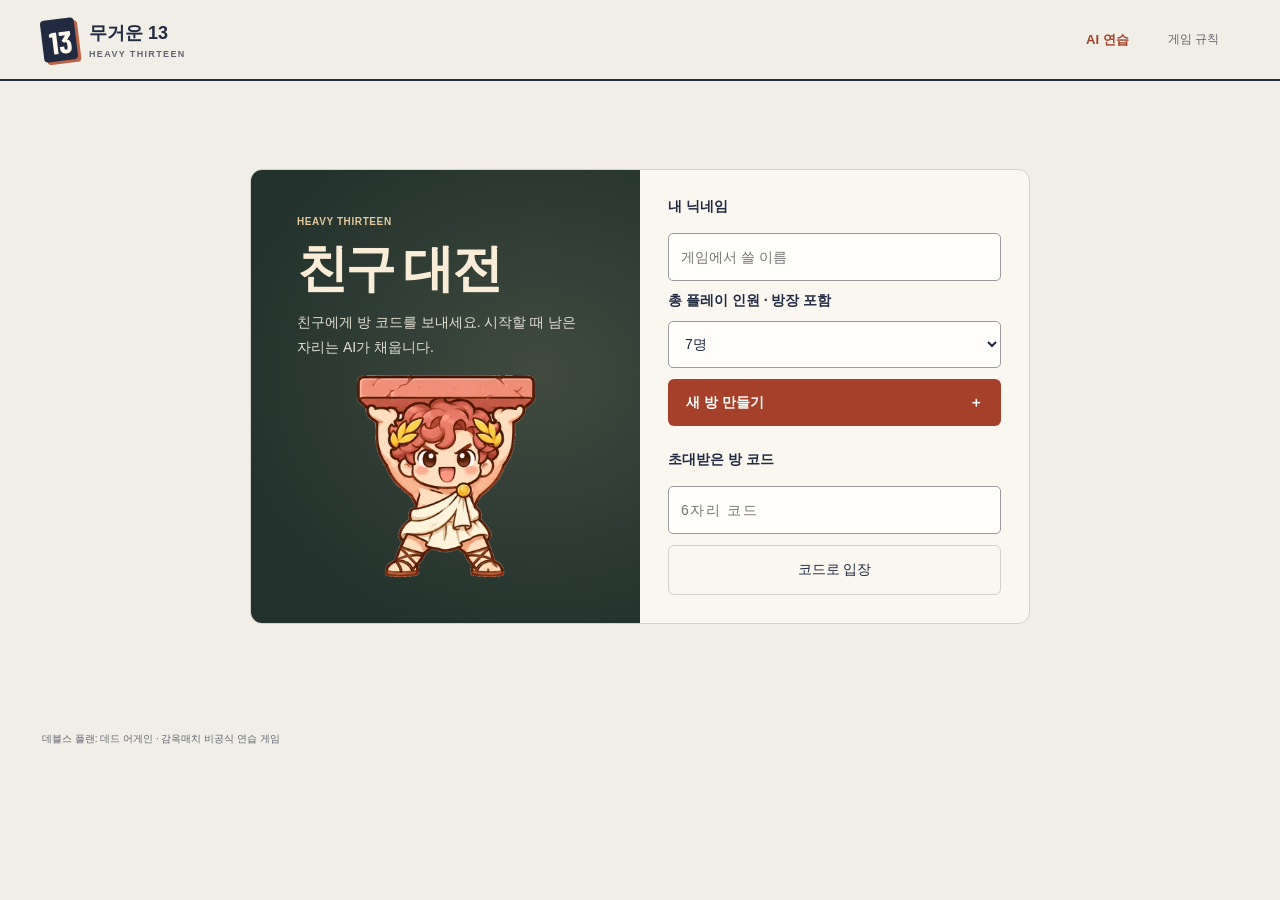
==== friends.html @ 7ebf4f7b "Add room chat and give all fifteen players distinct table personalities" ====
<!doctype html>
<html lang="ko">
<head>
  <meta charset="utf-8"><meta name="viewport" content="width=device-width, initial-scale=1">
  <meta name="theme-color" content="#202b40"><meta name="referrer" content="same-origin">
  <title>친구 대전 · 무거운 13</title>
  <link rel="stylesheet" href="/style.css"><link rel="stylesheet" href="/friends.css"><link rel="stylesheet" href="/board.css">
  <script defer src="/engine.js"></script><script defer src="/board.js"></script><script defer src="/friends.js"></script>
</head>
<body class="friends">
  <header><a class="brand" href="/"><span class="brandmark">13</span><span>무거운 13<small>HEAVY THIRTEEN</small></span></a>
    <nav><a href="/">AI 연습</a><button class="quiet" id="rulesOpen">게임 규칙</button></nav></header>
  <main>
    <section id="entry" class="entry">
      <div class="entryTitle"><div class="heroAtlas" aria-hidden="true"></div><div class="eyebrow">HEAVY THIRTEEN</div><h1>친구 대전</h1><p>친구에게 방 코드를 보내세요. 시작할 때 남은 자리는 AI가 채웁니다.</p></div>
      <form id="entryForm" class="entryForm">
        <label for="nickname">내 닉네임</label><input id="nickname" autocomplete="nickname" maxlength="16" required placeholder="게임에서 쓸 이름">
        <div id="roomSize"><label for="capacity">총 플레이 인원 · 방장 포함</label>
          <select id="capacity"><option value="2">2명</option><option value="3">3명</option><option value="4">4명</option><option value="5">5명</option><option value="6">6명</option><option value="7" selected>7명</option><option value="8">8명</option><option value="9">9명</option><option value="10">10명</option></select></div>
        <button class="primary" id="create" type="submit">새 방 만들기 <span>＋</span></button>
        <label for="roomCode">초대받은 방 코드</label><input id="roomCode" autocapitalize="characters" autocomplete="off" spellcheck="false" maxlength="6" placeholder="6자리 코드">
        <button class="secondary" id="join" type="submit">코드로 입장</button>
        <button class="quiet" type="button" hidden id="resume">이전 방으로 돌아가기</button>
      </form>
    </section>
    <div role="status" id="notice"></div>
    <section id="match" hidden>
      <div class="onlineHeading"><div><div class="eyebrow">친구 대전</div><h1 id="title">대기실</h1></div>
        <div class="roomInfo"><span>방 코드</span><strong id="codeText"></strong><button id="copy" class="quiet">초대 링크 복사</button></div></div>
      <div id="board"></div>
      <div class="chatDock">
        <section class="chatPanel" id="roomChat" hidden aria-labelledby="chatTitle">
          <div class="chatHead"><div><h2 id="chatTitle">방 채팅</h2><small id="chatRoomName"></small></div>
            <button type="button" id="chatClose" aria-label="방 채팅 닫기">닫기</button></div>
          <div id="chatLog" role="log" aria-label="방 대화" aria-live="polite" aria-relevant="additions"></div>
          <p id="chatEmpty">첫 메시지를 남겨 보세요.</p>
          <form id="chatForm"><label class="chatSr" for="chatInput">채팅 메시지</label>
            <input id="chatInput" maxlength="200" autocomplete="off" placeholder="메시지 쓰기…" required>
            <button class="primary" id="chatSend" type="submit" disabled>보내기</button></form>
          <div id="chatError" role="status"></div>
        </section>
        <button class="chatToggle" id="chatToggle" type="button" aria-controls="roomChat" aria-expanded="false">
          <svg aria-hidden="true" viewBox="0 0 24 24" width="18" height="18" fill="none" stroke="currentColor" stroke-width="1.8"><path d="M5 4.5h14a2 2 0 0 1 2 2v9a2 2 0 0 1-2 2h-8l-5.5 3v-3H5a2 2 0 0 1-2-2v-9a2 2 0 0 1 2-2Z"/><path d="M7 9h10m-10 4h6"/></svg>
          방 채팅 <span id="chatUnread" hidden></span>
        </button>
      </div>
    </section>
  </main>
  <footer>데블스 플랜: 데드 어게인 · 감옥매치 비공식 연습 게임</footer>
  <dialog id="help"><h2>무거운 13 게임 규칙</h2>
    <ol><li>0~6 카드 한 장과 색깔 칩 한 개를 비공개로 냅니다. 모두 확정하면 색깔부터 공개합니다.</li>
    <li>레인보우 칩이 먼저, 다음은 큰 숫자부터 배치합니다. 동률이면 선 플레이어부터 좌석 순입니다. 레인보우는 배치할 때 받침대를 고릅니다.</li>
    <li>라운드마다 한 번 패스할 수 있습니다. 패스한 사람들은 마지막에 패스한 역순으로 배치합니다.</li>
    <li>합계가 13 이상이면 기존 바위 개수만큼 벌점을 받고, 방금 놓은 바위만 남습니다. 마지막으로 벌점을 받은 사람이 다음 라운드의 선입니다.</li>
    <li>8라운드에 카드와 칩을 다시 받습니다. 14라운드 후 벌점이 가장 적으면 승리합니다. 동점이면 마지막 벌점을 더 일찍 받은 사람이 앞섭니다.</li></ol>
    <button class="primary" id="closeHelp">확인</button></dialog>
</body></html>
---- style.css ----
:root{--bg:#111817;--panel:#1a2321;--line:#34413b;--text:#efeee5;--muted:#a4afa6;--gold:#d6bc7c;--red:#e38b79;--green:#8fbc9f;--blue:#85afdb}*{box-sizing:border-box}body{margin:0;background:radial-gradient(ellipse at 45% 5%,#25332b 0,transparent 60%),var(--bg);color:var(--text);font-family:'Noto Sans KR',sans-serif;font-size:14px;min-height:100vh}button,input,a{-webkit-tap-highlight-color:transparent}button{font:inherit;cursor:pointer;border:1px solid var(--line);color:var(--text);background:#26322c;border-radius:7px;padding:12px 18px;transition:background .18s,transform .18s}button:hover:not(:disabled){background:#35463b;transform:translateY(-1px)}button:disabled{opacity:.3;cursor:default}button:focus-visible,a:focus-visible,input:focus-visible{outline:2px solid var(--gold);outline-offset:4px}header{max-width:1440px;margin:auto;padding:26px 42px;display:flex;justify-content:space-between;align-items:center;border-bottom:1px solid #344139}.brand{color:var(--text);display:flex;gap:13px;align-items:center;text-decoration:none;font-weight:700;font-size:18px}.brandmark{font-family:Georgia,serif;border:1px solid var(--gold);color:var(--gold);padding:7px;font-size:29px;line-height:1}.brand small{font-size:8px;display:block;letter-spacing:2.8px;color:var(--muted);margin-top:4px}nav{display:flex;gap:12px}.quiet{background:transparent;border-color:transparent;color:var(--muted);font-size:12px}main{max-width:1440px;margin:auto;padding:34px 42px}h1,h2,p{margin-top:0}.eyebrow{font-size:10px;color:var(--gold);letter-spacing:2px;font-weight:600;margin-bottom:12px}h1{font-size:30px;font-weight:600;letter-spacing:-1.2px;margin-bottom:10px}.subtitle{color:var(--muted);line-height:1.8}.intro{display:flex;justify-content:space-between;align-items:center;margin-bottom:25px}.roundTag{display:flex;align-items:center;gap:15px;border:1px solid var(--line);border-radius:7px;padding:12px 18px}.roundTag strong{font-family:Georgia,serif;font-size:30px;color:var(--gold)}.roundTag span{color:var(--muted);font-size:10px;line-height:1.8}.layout{display:grid;grid-template-columns:minmax(0,1fr) 278px;gap:23px}.table{border:1px solid #425046;border-radius:14px;background:radial-gradient(ellipse at 50% 15%,#2d4033,#1c2a22 85%);padding:25px 26px;position:relative;overflow:hidden}.tableTop{display:flex;justify-content:space-between;gap:12px;align-items:center;color:var(--muted);font-size:11px}.badge{border:1px solid #697359;padding:5px 8px;border-radius:20px;font-size:10px;color:#d5d8bc}.piles{display:grid;grid-template-columns:repeat(3,1fr);gap:16px;margin:28px 0 23px}.pile{--c:var(--red);background:#131d18a6;border:1px solid #485147;border-top:3px solid var(--c);border-radius:9px;padding:17px;min-height:205px;position:relative}.pile.green{--c:var(--green)}.pile.blue{--c:var(--blue)}.pileName{font-size:11px;color:var(--c);display:flex;justify-content:space-between}.pileScore{font-family:Georgia,serif;font-size:51px;margin:15px 0 12px;line-height:1;color:var(--c)}.pileScore small{font-size:13px;color:#829084}.track{height:3px;background:#38453c;margin-bottom:16px}.track span{display:block;background:var(--c);height:100%}.stones{display:flex;gap:5px;flex-wrap:wrap;min-height:24px}.stone{border:1px solid #687367;background:#3e493c;color:var(--text);border-radius:4px;min-width:23px;padding:3px;text-align:center;font-size:11px}.empty{font-size:10px;color:#78897d}.pileFoot{font-size:10px;color:var(--muted);margin-top:13px}.phaseTitle{font-size:17px;margin-bottom:7px}.phaseDesc{color:var(--muted);font-size:12px;line-height:1.8;margin-bottom:15px}.stage{min-height:90px;border-top:1px solid #3f5042;padding-top:20px}.primary{background:var(--gold);color:#19231d;border:0;font-weight:700;display:flex;justify-content:space-between;align-items:center;gap:35px}.primary:hover:not(:disabled){background:#ead39a}.secondary{background:transparent;border-color:#697862}.controls{display:flex;gap:10px;flex-wrap:wrap;margin-top:15px}.handPanel{margin-top:22px;padding:24px 26px;border:1px solid var(--line);background:#19221e;border-radius:10px}.panelHeading{display:flex;align-items:center;justify-content:space-between;margin-bottom:17px}.panelHeading h3{font-size:14px;font-weight:500;margin:0}.panelHeading span{font-size:10px;color:var(--muted)}.hand{display:flex;gap:10px;margin-bottom:23px}.card{width:calc((100% - 60px)/7);max-width:83px;aspect-ratio:.72;position:relative;background:#e9e5d6;color:#25362d;border:2px solid transparent;box-shadow:0 4px 0 #090e0b;border-radius:6px;font-family:Georgia,serif;font-size:34px;padding:4px;display:flex;align-items:center;justify-content:center}.card:hover:not(:disabled){background:#f9f4e2}.card small{position:absolute;top:6px;left:7px;font-size:11px}.card::after{content:'◆';position:absolute;bottom:6px;right:7px;font-size:9px;color:#7f8878}.card.selected{outline:2px solid var(--gold);outline-offset:4px;transform:translateY(-4px)}.card:disabled{background:#28372e;color:#8e9a8f;box-shadow:none;border:1px dashed #536255;opacity:.36}.chipRow{display:flex;gap:9px;flex-wrap:wrap}.chip{font-size:11px;padding:10px 12px;display:flex;align-items:center;gap:8px;background:#202c25;--c:var(--red)}.chip.green{--c:var(--green)}.chip.blue{--c:var(--blue)}.chip.rainbow{--c:var(--gold)}.dot{width:12px;height:12px;display:inline-block;flex-shrink:0;border-radius:50%;background:var(--c)}.rainbow .dot{background:conic-gradient(var(--red),var(--green),var(--blue),var(--red))}.chip.selected{border-color:var(--gold);background:#3c4330}.chip b{font-size:10px;color:var(--muted);margin-left:4px}.handBottom{display:flex;justify-content:space-between;align-items:center;gap:12px;margin-top:22px}.hint{font-size:11px;color:var(--muted);line-height:1.8}.sidepanel{border:1px solid var(--line);border-radius:10px;padding:20px;background:#18211d;margin-bottom:18px}.sidepanel h3{font-size:12px;font-weight:500;margin:0 0 16px}.player{display:flex;align-items:center;gap:11px;padding:11px 0;border-top:1px solid #2d3a31}.avatar{display:grid;place-items:center;font-size:10px;background:#2e3e32;border:1px solid #53624f;width:30px;height:30px;border-radius:50%;color:#c9d0bd}.player.me .avatar{background:var(--gold);color:#17221a;border-color:var(--gold)}.playerName{flex:1;font-size:12px}.playerName small{font-size:9px;display:block;color:var(--gold);margin-top:3px}.points{font-family:Georgia,serif;font-size:22px}.points small{font-family:sans-serif;font-size:9px;color:var(--muted);margin-left:4px}.log{font-size:11px;color:var(--muted);line-height:1.8;max-height:300px;overflow:auto}.log p{padding-bottom:8px;margin-bottom:8px;border-bottom:1px solid #29362d}.log .penalty{color:var(--red)}.log .round{color:var(--gold);font-size:10px;padding-top:8px}.moves{display:flex;gap:8px;flex-wrap:wrap;margin:16px 0}.move{border:1px solid #64705c;padding:10px;border-radius:6px;min-width:68px;background:#17231d;--c:var(--gold)}.move.red{--c:var(--red)}.move.green{--c:var(--green)}.move.blue{--c:var(--blue)}.move small{display:block;font-size:9px;color:var(--muted);margin-bottom:7px}.move strong{font-size:24px;font-family:Georgia,serif;color:var(--c)}.move.active{outline:1px solid var(--gold)}.move span{font-size:9px;margin-left:5px;color:var(--muted)}.resultRow{display:flex;align-items:center;gap:15px;padding:11px;border-bottom:1px solid #3a4b3d}.resultRow strong{font-family:Georgia,serif;color:var(--gold);font-size:23px}.resultRow span{flex:1}.resultRow.me{background:#d6bc7c14}.decision{background:#131d18;border:1px solid #a18f5f;padding:17px;border-radius:7px}.danger{color:var(--red)}footer{max-width:1440px;margin:0 auto;padding:20px 42px 30px;color:#8b998e;font-size:10px;display:flex;justify-content:space-between;gap:10px}dialog{color:var(--text);background:#1b2820;border:1px solid #64705b;border-radius:14px;width:500px;max-width:calc(100vw - 30px);padding:35px;box-shadow:0 30px 100px #0008}dialog::backdrop{background:#080e0bd9;backdrop-filter:blur(7px)}dialog h2{font-size:26px;line-height:1.5;margin-bottom:14px;letter-spacing:-1px}dialog p{color:var(--muted);font-size:12px;line-height:1.9}dialog label{display:flex;justify-content:space-between;margin:30px 0 15px;color:var(--muted);font-size:12px}dialog label strong{color:var(--gold);font-size:16px}input[type=range]{width:100%;accent-color:var(--gold)}.rangeLabels{display:flex;justify-content:space-between;font-size:10px;color:var(--muted);margin-top:6px}.note{background:#111b15;padding:15px;border-radius:6px;margin:22px 0;font-size:11px!important}dialog .primary{width:100%;justify-content:space-between}.full{width:100%;margin-top:8px}#rules{width:640px;max-height:90vh}ol{padding-left:20px;color:#c7cec3;line-height:1.9;font-size:12px}li{padding-left:6px;margin:13px 0}.source{color:var(--gold);font-size:11px;display:block;margin:20px 0}.saved{font-size:9px;color:#82917f;margin-top:9px}@media(min-width:1500px){main{padding-top:44px}}@media(max-width:950px){.layout{grid-template-columns:1fr 230px}.table,.handPanel{padding:20px}.piles{gap:10px}.pile{padding:12px}.hand{gap:7px}.card{font-size:30px}.chip{padding:9px}.handBottom{align-items:flex-start;flex-direction:column}.handBottom .primary{width:100%}}@media(max-width:720px){header{padding:18px 20px}.brand{font-size:15px}.brandmark{font-size:24px}nav{gap:0}nav button{padding:10px 8px}main{padding:25px 18px}.intro{align-items:flex-start;gap:12px}h1{font-size:25px}.subtitle{font-size:11px}.roundTag{padding:8px 12px;gap:8px;white-space:nowrap}.roundTag strong{font-size:24px}.layout{display:block}.piles{gap:8px;margin-top:24px}.pile{min-height:180px;padding:10px}.pileScore{font-size:42px}.pileName{font-size:10px}.pileName .pileLimit{display:none}.table,.handPanel{padding:18px 14px}.card{font-size:27px;aspect-ratio:.72}.hand{gap:7px}.chipRow{gap:6px}.chip{padding:10px 8px;font-size:10px;gap:5px}.chip b{margin:0}.dot{width:10px;height:10px}aside{display:grid;grid-template-columns:1fr 1fr;gap:12px;margin-top:18px}.sidepanel{padding:15px}.points{font-size:20px}.player{gap:7px}.avatar{width:25px;height:25px}.playerName{font-size:10px}footer{padding:15px 20px 25px;line-height:1.8}footer span{display:none}dialog{padding:26px}.handBottom{margin-top:18px}.hint{font-size:10px}.controls button{font-size:12px}.stone{min-width:20px;font-size:10px}.decision{padding:12px}}
.avatar{flex-shrink:0}.avatar.animal{font-family:"Segoe UI Emoji","Apple Color Emoji","Noto Color Emoji",sans-serif;font-size:23px;line-height:1;width:34px;height:34px}.move .movePlayer{display:flex;align-items:center;gap:7px}.move .avatar{margin:0;width:34px;height:34px}.move .avatar.animal{font-size:25px}.move .moveName{margin:0;font-size:10px;line-height:1.4}.resultRow .avatar{flex:0 0 34px}

.setupAIButton{margin:0 0 12px}
#aiSettings{width:540px;max-height:calc(100dvh - 32px);overflow-y:auto}
#aiSettings h2{margin-bottom:8px}
#aiSettings>label{margin:18px 0 8px}
#aiPlayer{width:100%;padding:12px;border:1px solid #697862;border-radius:7px;background:#202c25;color:var(--text);font:inherit}
#aiPlayer:focus-visible{outline:2px solid var(--gold);outline-offset:3px}
.aiSettingField{margin-top:20px}
#aiSettings .aiSettingField label{margin:0 0 8px;align-items:center;color:var(--text)}
.aiSettingField output{color:var(--gold);font-variant-numeric:tabular-nums;font-size:15px}
.aiSettingField p{font-size:11px;margin:6px 0 0}
.aiResetButtons{display:flex;flex-wrap:wrap;gap:6px;margin-top:20px}
.aiResetButtons button{border-color:var(--line);padding:9px 12px}
#aiSettings .note{margin:18px 0}
.aiDialogActions{display:flex;gap:10px}
#aiSettings .aiDialogActions .primary{flex:1;width:auto}
@media(max-width:720px){header{flex-wrap:wrap;gap:12px}header nav{flex-wrap:wrap;margin-left:auto}#aiSettings{padding:24px 20px}.aiSettingField{margin-top:16px}}

/* Sequential placement: the moving stone uses viewport coordinates above the table. */
.flyingStone{position:fixed;width:40px;height:40px;display:grid;place-items:center;z-index:1000;pointer-events:none;border:2px solid var(--c);border-radius:9px;background:#1d2a22;color:var(--c);box-shadow:0 5px 18px #0009,0 0 20px color-mix(in srgb,var(--c) 35%,transparent);font:bold 26px Georgia,serif;--c:var(--gold);will-change:transform}
.flyingStone.red{--c:var(--red)}.flyingStone.green{--c:var(--green)}.flyingStone.blue{--c:var(--blue)}
.arrivalSlot{visibility:hidden}.pile.receiving{border-color:var(--c);box-shadow:0 0 22px color-mix(in srgb,var(--c) 20%,transparent)}.pile.penaltyHit{box-shadow:0 0 28px #e38b7966}
.playbackNotice{display:flex;align-items:center;gap:12px;min-height:72px;padding:12px 14px;border:1px solid #697359;border-radius:8px;background:#111b1599}
.playbackNotice .phaseTitle{font-size:16px;margin-bottom:5px}.playbackNotice .phaseDesc{margin:0}.playbackNotice .avatar{width:40px;height:40px}.playbackNotice .animal{font-size:28px}
.move .moveStatus{font-size:9px;color:var(--muted);margin-top:7px;min-height:13px}.move.active{outline:2px solid var(--gold);background:#2b3728}.move.played{opacity:.5}.move.active.played{opacity:1}.move.deferred{border-style:dashed}
@media(prefers-reduced-motion:reduce){.flyingStone{will-change:auto}button{transition:none}}

/* Scores stay visible during reveal; penalty feedback shares the landing timing. */
.move .moveScore{border-top:1px solid #34413b;margin-top:8px;padding-top:7px;font-size:10px;color:var(--muted);white-space:nowrap}
.moveScore b{color:var(--text);font-variant-numeric:tabular-nums}
.moveFeedback{min-height:20px;margin-top:4px}
.move .moveFeedback .penaltyDelta{margin:0;color:var(--red);font-size:14px}
.penaltyDelta{display:block;color:var(--red);font:700 14px 'Noto Sans KR',sans-serif;line-height:20px;white-space:nowrap;pointer-events:none;font-variant-numeric:tabular-nums}
.points{position:relative;min-width:40px;text-align:right}
.points .penaltyDelta{position:absolute;top:100%;right:0;font-size:12px}
.player{padding-bottom:20px}

/* Paper score sheets around an ink-colored playing table. */
@font-face {
  font-family: "Barlow Condensed";
  src: url("./fonts/BarlowCondensed-Bold.ttf") format("truetype");
  font-weight: 700;
  font-style: normal;
  font-display: swap;
}
:root {
  --paper: #faf7f0;
  --ink: #212a40;
  --accent: #a5412a;
  --text: var(--ink);
  --muted: #5f6470;
  --line: #d5d0c7;
  --gold: var(--accent);
  --red: #fda18f;
  --green: #8ddac6;
  --blue: #a2c8ff;
  --figures: "Barlow Condensed", "Arial Narrow", sans-serif;
  --serif: "Noto Serif KR", "Nanum Myeongjo", "Batang", "AppleMyungjo", serif;
}
body {
  color-scheme: light;
  background: #f1eee7;
  color: var(--ink);
  font-family: "Noto Sans KR", "Apple SD Gothic Neo", "Malgun Gothic", sans-serif;
  word-break: keep-all;
}
header, main, footer { max-width: 1280px; }
header { border-bottom: 2px solid var(--ink); padding-block: 18px; }
.brand { color: var(--ink); font-weight: 800; }
.brandmark {
  display: grid; place-items: center; width: 34px; height: 42px;
  border: 0; border-radius: 4px; transform: rotate(-7deg);
  background: var(--ink); box-shadow: 3px 3px 0 #bc6448;
  color: #fff8ec; font: 700 31px/1 var(--figures);
}
.brand small { font-size: 9px; letter-spacing: .15em; }
h1, h2 { font-family: var(--serif); font-weight: 700; letter-spacing: -.055em; }
h1 { font-size: clamp(30px, 4vw, 51px); line-height: 1.2; }
h3, .phaseTitle { font-weight: 700; }
.eyebrow, .tableTop, .badge { font-weight: 700; letter-spacing: .06em; }
.subtitle { margin-bottom: 0; font-size: 14px; }
.quiet:hover:not(:disabled), .secondary:hover:not(:disabled) { background: #eae4da; color: var(--ink); }
button { border-radius: 6px; }
.primary { background: var(--accent); color: #fff; }
.primary:hover:not(:disabled) { background: #843522; color: #fff; }
.secondary { border-color: var(--line); background: transparent; }
.roundTag { border: 0; border-left: 2px solid var(--ink); border-radius: 0; padding-block: 0; }
.roundTag strong { font: 700 47px/1 var(--figures); color: var(--ink); }
.roundTag span { line-height: 1.3; letter-spacing: .08em; }
.table, .setupHero {
  --text: #faf7ef; --muted: #c3cbd7; --line: #596781; --gold: #ffc3a7;
  background: #202b40; color: var(--text);
}
.table { border: 0; border-radius: 12px; padding: 24px; }
.tableTop { color: var(--muted); }
.badge { color: #e9edf6; border-color: #55617a; border-radius: 5px; }
.piles { gap: 10px; margin: 18px 0; }
.pile {
  display: flex; flex-direction: column; min-width: 0; min-height: 158px;
  border: 1px solid #4d5a70; border-top: 4px solid var(--c); border-radius: 7px;
  background: #29364c; padding: 14px;
}
.pileName { font-weight: 700; align-items: center; }
.pileLimit { color: #bcc8db; font: 700 12px var(--figures); letter-spacing: .08em; }
.pileScore { font: 700 clamp(40px, 4vw, 60px)/.98 var(--figures); margin: 11px 0 9px; }
.pileScore small { color: #cad3df; font: 700 15px var(--figures); }
.track { background: #46546a; margin-bottom: 9px; }
.stone { color: #202b40; background: var(--c); border: 0; font: 700 15px/1.2 var(--figures); }
.pileFoot { margin-top: auto; padding-top: 8px; }
.empty { color: #bec8d7; }
.stage, .move .moveScore { border-color: #4a586e; }
.stage { min-height: 0; padding-top: 16px; }
.stage .phaseDesc:last-child { margin-bottom: 0; }
.table .primary { color: #281d19; background: #ffc3a7; }
.table .primary:hover:not(:disabled) { background: #ffdac8; color: #281d19; }
.table .secondary:hover:not(:disabled) { background: #38455b; color: white; }
.move, .decision, .playbackNotice, .flyingStone { background: #182335; border-color: #58677f; }
.move.active { background: #324159; }
.move strong, .flyingStone, .points, .resultRow strong { font-family: var(--figures); font-weight: 700; }
.resultRow, .log p, .player { border-color: var(--line); }
.handPanel, .sidepanel {
  background: var(--paper); border: 1px solid var(--line); border-radius: 10px;
}
.handPanel { margin-top: 14px; }
.sidepanel h3, .panelHeading h3 { font-size: 15px; font-weight: 700; }
.panelHeading { gap: 10px; }
.card {
  color: var(--ink); font: 700 clamp(34px, 4vw, 54px)/1 var(--figures);
  border: 1px solid #b7b3a9; border-radius: 5px; background: #fffdf7;
  box-shadow: 0 3px 0 #d5cfc4;
}
.card small { font: 700 12px/1 var(--figures); }
.card::after { content: ""; width: 9px; height: 2px; background: #b14e37; }
.card:hover:not(:disabled) { background: #fff1dc; }
.card.selected { background: #ffecd9; border-color: var(--accent); outline-offset: 2px; }
.card:disabled { background: #efede7; color: #707073; border-color: #c3bdb2; opacity: .6; }
.chip { background: #fffdf8; border-color: #cbc6bb; color: var(--ink); }
.chip:hover:not(:disabled), .chip.selected { background: #f6e5d4; border-color: #a74730; color: var(--ink); }
.chip.red { --c: #b4483e; }
.chip.green { --c: #177961; }
.chip.blue { --c: #3d68b1; }
.rainbow .dot { background: conic-gradient(#ba443c 0 33%,#27806d 33% 66%,#416ab7 66%); }
.avatar { background: #e5e0d6; border-color: #c8c3b9; color: var(--ink); }
.player.me .avatar { background: var(--ink); color: #fff; border-color: var(--ink); }
.saved, footer { color: var(--muted); }
.log .penalty, .points .penaltyDelta { color: #a13b27; }
.table .log .penalty, .table .danger { color: var(--red); }
footer { justify-content: flex-start; }
dialog {
  background: var(--paper); border: 1px solid #b9b1a7;
  border-radius: 12px; padding: 30px; max-height: calc(100dvh - 28px); overflow-y: auto;
  box-shadow: 0 24px 80px #17203340;
}
dialog::backdrop { background: #222c414f; backdrop-filter: blur(3px); }
dialog h2 { font-size: 29px; line-height: 1.35; }
dialog p, ol { color: var(--muted); font-size: 13px; }
dialog label { font-weight: 700; color: var(--ink); }
.note { background: #eeeae1; color: #565862; }
#aiPlayer { background: #fffdf7; border-color: #c6c1b6; }
dialog[open] [hidden] { display: none; }
#setup { width: 488px; padding: 0; }
.setupHero { position: relative; isolation: isolate; overflow: hidden; padding: 27px 30px; }
.setupHero::before {
  content: ""; position: absolute; inset: 0; z-index: -1;
  background: repeating-linear-gradient(135deg,transparent 0 11px,#ffffff05 11px 12px);
}
.setupHero .eyebrow { margin: 0 0 8px; }
.setupHero h2 { margin: 0; font-size: clamp(30px,5vw,46px); line-height: 1.1; }
.setupHero p { margin: 10px 0 0; color: #cbd2df; font-size: 12px; }
.deckArt { position: absolute; right: 32px; top: 50%; width: 78px; height: 85px; transform: translateY(-50%); pointer-events: none; }
.deckArt i {
  position: absolute; width: 55px; height: 75px; display: grid; place-items: center;
  color: #233047; background: #f6efe3; border: 1px solid #c8c1b4; border-radius: 5px;
  box-shadow: 2px 4px 0 #111a2b50; font: 700 40px/1 var(--figures);
}
.deckArt i:nth-child(1) { transform: translate(-9px,5px) rotate(-19deg); background: #9eb5d0; }
.deckArt i:nth-child(2) { transform: translate(7px,2px) rotate(-4deg); background: #d8a390; }
.deckArt i:nth-child(3) { transform: translate(23px,6px) rotate(12deg); }
.deckArt i:last-child::after { content: ""; position: absolute; left: 7px; right: 7px; bottom: 7px; height: 3px; background: #b34e38; }
.setupBody { padding: 24px 30px; }
.setupBody label { margin: 0 0 12px; font-size: 15px; align-items: baseline; }
.setupBody label strong { font-size: 20px; }
.setupBody .note { margin: 16px 0; }
.setupBody .primary { min-height: 46px; }
@media (max-width: 720px) {
  .table, .handPanel { padding: 15px 12px; }
  .piles { gap: 6px; margin: 16px 0; }
  .pile { padding: 9px 7px; min-height: 135px; }
  .hand { gap: 5px; }
  .card { width: calc((100% - 30px)/7); }
  .card small { top: 4px; left: 4px; font-size: 9px; }
  .subtitle { font-size: 12px; }
  .roundTag strong { font-size: 33px; }
  .setupHero { padding: 23px; }
  .setupBody { padding: 20px 23px; }
  .deckArt { right: 22px; transform: translateY(-50%) scale(.78); transform-origin: right; }
}
@media (max-width: 450px) {
  header { gap: 8px; padding-inline: 12px; }
  header nav { gap: 0; }
  main { padding-inline: 12px; }
  aside { grid-template-columns: 1fr; gap: 0; }
  .tableTop { flex-wrap: wrap; }
  .panelHeading span { text-align: right; }
  .pileFoot { line-height: 1.45; }
}
---- friends.css ----
.friends [hidden] { display:none!important; }
.friends nav { align-items:center; }
.friends nav a, .friendMode { color:var(--accent); text-decoration:none; font-weight:700; }
.friends nav a { font-size:13px; padding:8px; }
.entry { display:grid; grid-template-columns:1fr 1fr; max-width:780px; margin:6vh auto; border:1px solid var(--line); border-radius:12px; overflow:hidden; background:var(--paper); }
.entryTitle { background:#202b40; color:#fff8ef; padding:clamp(25px,4vw,46px); }
.entryTitle .eyebrow {color:#ffc3a7;}
.entryTitle p { line-height:1.8; color:#d8dce4; }
.entryForm { display:grid; gap:11px; padding:28px; }
.entryForm label { font-weight:700; }
.entryForm label:not(:first-child) { margin-top:14px; }
.entryForm input, .entryForm select { width:100%; min-width:0; border:1px solid #999a9d; border-radius:5px; font:inherit; padding:12px; background:#fffefa; color:var(--ink); }
#roomCode {text-transform:uppercase;letter-spacing:.12em;}
#notice:not(:empty) { padding:10px 14px; margin:0 0 16px; border-left:3px solid var(--accent); background:var(--paper); color:var(--ink); }
.onlineHeading,.roomInfo,.onlinePlayers li {display:flex;align-items:center;gap:12px;}
.onlineHeading,.onlinePlayers li { justify-content:space-between; }
.onlineHeading { flex-wrap:wrap; margin:0 0 18px; }
.onlineHeading h1 { margin:0; }
.roomInfo { flex-wrap:wrap; font-size:12px; }
.roomInfo strong { font:700 25px var(--figures);letter-spacing:.07em; }
.onlinePlayers {list-style:none; padding:0; margin:0;}
.onlinePlayers li {border-top:1px solid var(--line); padding:10px 0; font-size:14px;}
.onlinePlayers small { color:var(--accent); }
.onlinePlayers b { font-family:var(--figures);font-size:20px; }
.friends .sidepanel {margin-bottom:12px;}
.friends .stage p {line-height:1.6;}
.friends .moves {gap:5px;}.friends .move {min-width:60px;}
.friends .move strong {display:block;}.friends .move span {margin:0;}
.friends .handPanel .primary,.friends .stage .primary {display:inline-flex; margin-top:14px;}
.friends .stage .controls .primary {margin:0;}
.friends .lobby { background:var(--paper);padding:22px;border-radius:10px;border:1px solid var(--line);max-width:680px;}
.friends .lobby .controls {align-items:center;}
.friends .rankLine {display:flex;gap:12px;align-items:center;padding:10px 0;border-top:1px solid var(--line);}
.friends .rankLine b {margin-left:auto;}
.friends .rankLine strong {font:700 24px var(--figures);}
@media(max-width:720px){.entry {grid-template-columns:1fr;margin:12px auto;}.entryTitle,.entryForm {padding:20px;}.friends .layout aside{display:block}.roomInfo {gap:8px;}.roomInfo button{padding:8px;}}

.friendsLink,.friendsStart {display:inline-flex;align-items:center;color:var(--accent);text-decoration:none;font-weight:700;}
.friendsLink {font-size:12px;padding:8px;}
.friendsStart {box-sizing:border-box;justify-content:space-between;width:100%;padding:13px 18px;border-radius:6px;background:var(--ink);color:#fff;margin:0 0 9px;}
header nav {align-items:center;}
#roomSize { display: grid; gap: 8px; }
.onlinePlayers .botName { display: inline-flex; align-items: center; gap: 6px; }
.onlinePlayers .sdFace { width: 26px; height: 26px; flex-basis: 26px; }

.traitBadge {display:inline-block;vertical-align:middle;white-space:nowrap;color:#71451f;background:#f4e7d0;border:1px solid #dcc6a2;border-radius:20px;font:650 11px/1.45 system-ui,sans-serif;letter-spacing:0;padding:1px 7px;margin-inline-start:4px;}
.onlinePlayers li>span:first-child {min-width:0;overflow-wrap:anywhere;}
.onlinePlayers .botName {flex-wrap:wrap;gap:4px;}
.onlinePlayers .botName .traitBadge,.chatMeta .traitBadge {margin:0;}
.rankLine {flex-wrap:wrap;}
.playerName .traitBadge {margin-block:2px;}
.profileDetail {margin:8px 0 16px;line-height:1.6;font-size:14px;color:var(--ink);}
.chatDock {position:fixed;right:max(16px,env(safe-area-inset-right));bottom:max(12px,env(safe-area-inset-bottom));z-index:20;display:flex;flex-direction:column;align-items:flex-end;gap:8px;}
.friends main:has(#match:not([hidden])) {padding-bottom:72px;}
.chatToggle {display:inline-flex;align-items:center;gap:8px;padding:11px 16px;border:1px solid #526179;border-radius:24px;background:#202c43;color:#fff8ed;font-size:14px;line-height:1.4;font-family:inherit;font-weight:700;box-shadow:0 3px 14px #14213935;cursor:pointer;}
#chatUnread {display:grid;place-items:center;min-width:21px;height:21px;border-radius:20px;background:#ffca9d;color:#382514;font-size:12px;}
.chatPanel {position:relative;display:flex;flex-direction:column;width:min(350px,calc(100vw - 24px));height:min(400px,59vh);height:min(400px,59dvh);background:#fffaf1;color:#222c3d;border:1px solid #c7bda9;border-radius:13px;box-shadow:0 9px 32px #10192e38;overflow:hidden;}
.chatHead {display:flex;justify-content:space-between;align-items:center;background:#222e43;color:#fffaf1;padding:12px 15px;}
.chatHead h2 {font-weight:700;line-height:1.3;font-family:inherit;font-size:18px;margin:0;color:inherit;}
.chatHead small {font-size:11px;letter-spacing:.07em;color:#d0d6dd;}
.chatHead button {padding:6px 9px;color:#fffaf1;border:1px solid #637084;background:transparent;border-radius:5px;font:inherit;font-size:12px;cursor:pointer;}
#chatLog {min-height:0;flex:1;overflow:auto;overscroll-behavior:contain;padding:12px 14px;scrollbar-gutter:stable;}
#chatEmpty {position:absolute;top:46%;left:0;right:0;text-align:center;color:#626975;font-size:14px;pointer-events:none;}
.chatMessage {display:flex;flex-direction:column;align-items:flex-start;gap:3px;}
.chatMessage+.chatMessage {margin-top:12px;}
.chatMessage.mine {align-items:flex-end;}
.chatMeta {display:flex;align-items:center;flex-wrap:wrap;gap:5px;font-size:12px;color:#445267;}
.chatMeta small,.chatMeta time {font-size:10px;}
.chatMeta time {color:#606774;}
.chatBubble {max-width:94%;margin:0;padding:8px 11px;background:#eee9df;border-radius:2px 11px 11px;white-space:pre-wrap;overflow-wrap:anywhere;font-size:14px;line-height:1.45;}
.mine .chatBubble {background:#263951;color:#fffaf1;border-radius:11px 2px 11px 11px;}
#chatForm {display:flex;gap:6px;padding:10px;border-top:1px solid #d8d2c6;}
#chatForm input {flex:1;min-width:0;font:inherit;font-size:16px;border:1px solid #a8a49a;border-radius:6px;padding:7px 10px;background:white;color:#222c3d;}
#chatSend {font-size:13px;padding:8px 12px;white-space:nowrap;}
#chatError:not(:empty) {padding:0 12px 8px;font-size:12px;color:#912e20;}
.chatSr {position:absolute;clip-path:inset(50%);width:1px;height:1px;overflow:hidden;}
@media(max-width:520px){.chatDock{right:10px;bottom:max(9px,env(safe-area-inset-bottom));}.chatPanel{width:min(350px,calc(100vw - 20px));}.chatToggle{padding:9px 13px;}}
---- board.css ----
/* Printed playing board and engraved Atlas pieces. */
:root {
  --serif: "Noto Serif KR", "Batang", "AppleMyungjo", Georgia, serif;
  --table-felt: #202d2d;
  --guardian: url("/characters/red.webp");
}
.table {
  background: radial-gradient(ellipse at top, #34403c, var(--table-felt) 72%);
  border: 1px solid #28382e;
  box-shadow: inset 0 0 0 4px #ffffff08;
}
.piles {
  grid-template-columns: repeat(3, minmax(0, 1fr));
  gap: clamp(5px, 1vw, 14px);
}
.pile {
  --ink-color: #873e31;
  --light: #f5e9d5;
  --c: var(--ink-color);
  position: relative;
  color: var(--ink-color);
  background: radial-gradient(ellipse at 50% 24%, #fffcf4 0, transparent 78%), var(--light);
  border: 1px solid #c8bba4;
  border-radius: 3px;
  padding: clamp(8px, 1.3vw, 17px);
  box-shadow: 0 3px 0 #101e1e, inset 0 0 0 3px #ffffff30;
  min-height: 0;
  text-align: center;
}
.pile::before {
  content: ""; position: absolute; inset: 4px; pointer-events: none;
  border: 1px solid color-mix(in srgb, var(--ink-color) 28%, transparent);
}
.pile.green { --ink-color: #265b4b; --light: #e8ecda; --c: var(--ink-color); }
.pile.blue { --ink-color: #36527d; --light: #e8e9e4; --c: var(--ink-color); }
.pileName {
  justify-content: center; gap: 6px; align-items: center;
  color: var(--ink-color); font-weight: 700; font-size: clamp(10px, 1vw, 13px);
}
.pileName i { width: 6px; height: 6px; background: currentColor; transform: rotate(45deg); }
.green .pileName i { border-radius: 50%; }
.blue .pileName i { transform: none; }
.pileScore {
  color: var(--ink-color); margin: 5px 0 0;
  font: 700 clamp(32px, 3.4vw, 49px)/1 var(--figures);
  font-variant-numeric: tabular-nums;
}
.pileScore small { color: var(--ink-color); font-size: .36em; opacity: .86; }
.monument {
  width: min(84%, 132px); margin: auto auto 0;
  display: flex; flex-direction: column; justify-content: flex-end;
}
.stones {
  --cube: clamp(20px, 2.1vw, 28px);
  width: 96%; margin: 0 auto; padding: 3px 0 0;
  display: flex; flex-wrap: wrap-reverse; align-content: flex-start; justify-content: center;
  align-items: flex-end; gap: 0 1px; min-height: calc(var(--cube) + 4px);
}
.stone {
  width: var(--cube); min-width: 0; height: var(--cube); padding: 0 1px 0 0;
  display: inline-grid; place-items: center; flex: 0 0 var(--cube);
  color: #302d26; font: 700 calc(var(--cube) * .76)/1 Georgia, serif;
  background: linear-gradient(133deg, #f9f4e9, #d6cebe 72%, #c0b7a6);
  border: 1px solid #8d8373; border-top: 3px solid #fcf8f0;
  border-right: 3px solid #a19887; border-radius: 1px;
  box-shadow: 0 1px 1px #504c4038;
}
.pile.green { --guardian: url("/characters/green.webp"); }
.pile.blue { --guardian: url("/characters/blue.webp"); }
.atlasRelief, .heroAtlas {
  aspect-ratio: 8 / 9;
  background: var(--guardian) center top / contain no-repeat;
}
.atlasRelief { width: 100%; margin: -1px auto 0; }
.pile .track {
  height: 3px; background: color-mix(in srgb, var(--ink-color) 15%, transparent);
  margin: clamp(5px, 1vw, 12px) 0 5px;
}
.pile .track span { background: var(--ink-color); }
.pileFoot {
  display: flex; justify-content: space-between; gap: 2px 4px; flex-wrap: wrap;
  color: #514e46; font-size: 11px; line-height: 1.4; margin: 0; padding: 0;
}
.pileFoot span { white-space: nowrap; }
.pileFoot b { color: var(--ink-color); }
.pile.receiving { outline: 2px solid #f3d49a; outline-offset: 1px; }
.pile.penaltyHit { box-shadow: 0 0 0 3px #e6a37b; }
.table .stage { border-color: #566359; }
.card { border-radius: 3px; }
.card::before {
  content: ""; position: absolute; inset: 4px; border: 1px solid #a89b806b;
  pointer-events: none;
}
.card::after {
  width: 5px; height: 5px; bottom: 9px; right: 9px;
  background: #997344; transform: rotate(45deg);
}
.card small { top: 8px; left: 8px; }
.dot { box-shadow: inset 0 0 0 1px #fff5, 0 1px 1px #241a1355; }
.sdFace, .player.me .sdFace, .move .sdFace, .resultRow .sdFace {
  display: inline-block; width: 38px; height: 38px; flex: 0 0 38px;
  margin: 0; border: 0; border-radius: 0;
  background: transparent url("/characters/players.webp") 0 0 / 500% 300% no-repeat;
}
.move .sdFace, .resultRow .sdFace { width: 32px; height: 32px; flex-basis: 32px; }
.sdFace.selfFace, .player.me .selfFace {
  background-image: url("/characters/self.webp"); background-size: contain; background-position: center;
}
.profileChoice { display: flex; align-items: center; gap: 12px; }
.profileChoice .sdFace { width: 52px; height: 52px; flex-basis: 52px; }
.profileChoice select { min-width: 0; flex: 1; }
.setupHero, .friends .entryTitle {
  isolation: isolate; overflow: hidden; position: relative;
  background: radial-gradient(ellipse at 74% 45%, #404a3f, #23322d 78%);
  color: #f9edd7;
}
.setupHero { min-height: 156px; display: flex; flex-direction: column; justify-content: center; padding-right: 43%; }
.setupHero::before { background: none; inset: 7px; z-index: 0; border: 1px solid #e2cea836; pointer-events: none; }
.setupHero .eyebrow, .friends .entryTitle .eyebrow { color: #e1c99a; }
.setupHero p, .friends .entryTitle p { color: #e2dfd3; }
.heroAtlas {
  position: absolute; right: 6%; top: 50%; transform: translateY(-50%);
  width: min(34%, 148px); max-height: 88%; pointer-events: none;
}
.friends .entryTitle { display: flex; flex-direction: column; align-items: flex-start; }
.friends .entryTitle .heroAtlas { position: static; transform: none; width: min(74%, 180px); order: 1; align-self: center; margin: auto 0 0; }
@media (max-width: 720px) {
  .table { padding: 14px 9px; }
  .piles { gap: 5px; }
  .pile { padding: 8px 6px 9px; }
  .pileName { gap: 4px; }
  .monument { width: min(94%, 127px); }
  .stones { --cube: clamp(18px, 4.4vw, 24px); }
  .pileFoot { justify-content: center; column-gap: 6px; font-size: 10px; }
  .setupHero { min-height: 133px; }
  .friends .entryTitle { padding-right: 42%; min-height: 125px; justify-content: center; }
  .friends .entryTitle .heroAtlas { position: absolute; top: 50%; right: 5%; width: 32%; transform: translateY(-50%); }
  .friends .entryTitle p { margin-bottom: 0; }
  .card small { top: 6px; left: 6px; }
  .card::after { width: 3px; height: 3px; right: 7px; bottom: 7px; }
}
@media (max-width: 375px) {
  .pileFoot { flex-direction: column; }
  .pileName i { display: none; }
  .card::before { inset: 3px; }
}
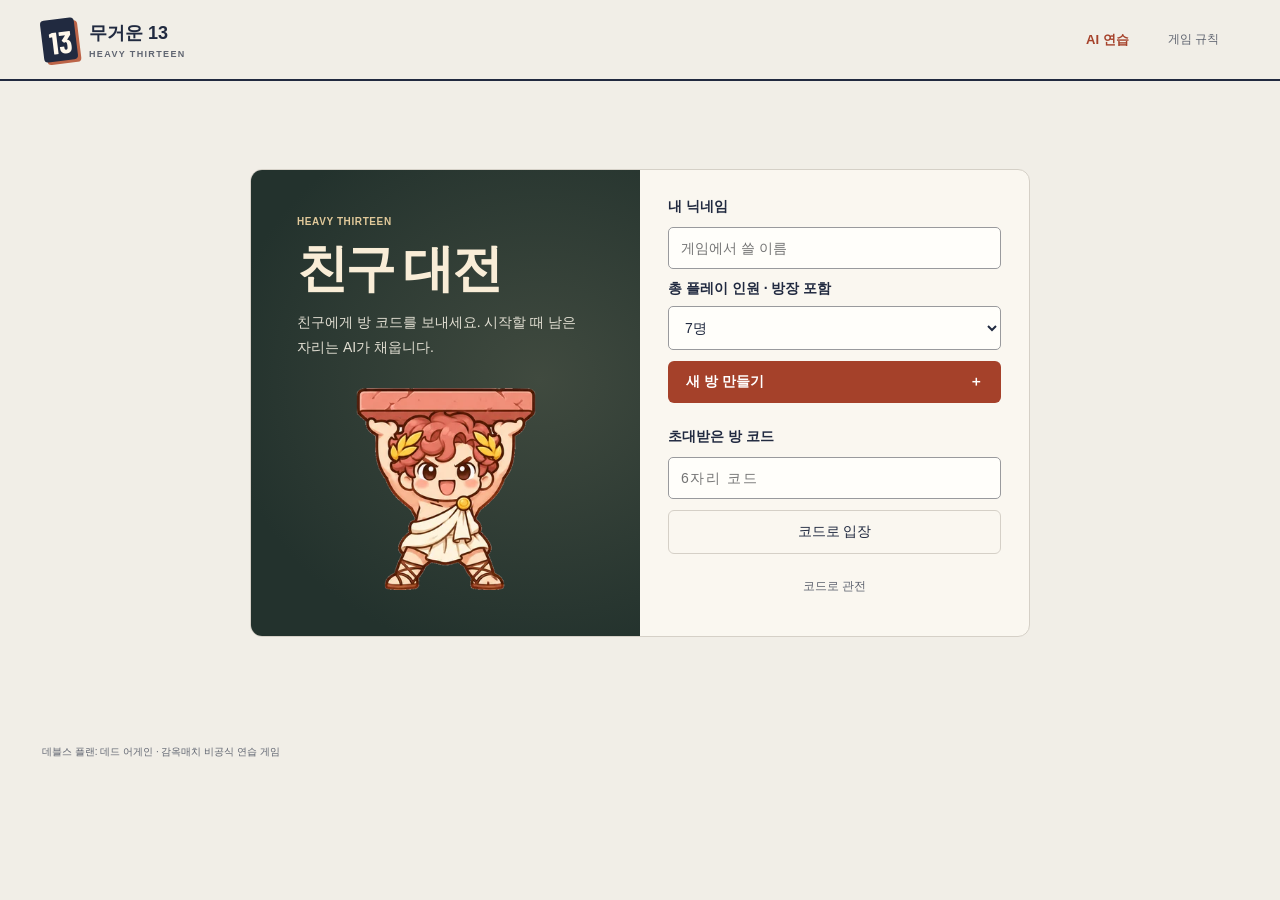
==== commit c75db885: "Bring chat to solo practice and add public spectator views for rooms and AI exhibitions" ====
--- a/friends.html
+++ b/friends.html
@@ -5,7 +5,7 @@
   <meta name="theme-color" content="#202b40"><meta name="referrer" content="same-origin">
   <title>친구 대전 · 무거운 13</title>
   <link rel="stylesheet" href="/style.css"><link rel="stylesheet" href="/friends.css"><link rel="stylesheet" href="/board.css">
-  <script defer src="/engine.js"></script><script defer src="/board.js"></script><script defer src="/friends.js"></script>
+  <script defer src="/engine.js"></script><script defer src="/board.js"></script><script defer src="/chat-panel.js"></script><script defer src="/ai-watch.js"></script><script defer src="/friends.js"></script>
 </head>
 <body class="friends">
   <header><a class="brand" href="/"><span class="brandmark">13</span><span>무거운 13<small>HEAVY THIRTEEN</small></span></a>
@@ -20,30 +20,18 @@
         <button class="primary" id="create" type="submit">새 방 만들기 <span>＋</span></button>
         <label for="roomCode">초대받은 방 코드</label><input id="roomCode" autocapitalize="characters" autocomplete="off" spellcheck="false" maxlength="6" placeholder="6자리 코드">
         <button class="secondary" id="join" type="submit">코드로 입장</button>
+        <button class="quiet" type="button" id="watchRoom">코드로 관전</button>
         <button class="quiet" type="button" hidden id="resume">이전 방으로 돌아가기</button>
       </form>
     </section>
     <div role="status" id="notice"></div>
     <section id="match" hidden>
-      <div class="onlineHeading"><div><div class="eyebrow">친구 대전</div><h1 id="title">대기실</h1></div>
-        <div class="roomInfo"><span>방 코드</span><strong id="codeText"></strong><button id="copy" class="quiet">초대 링크 복사</button></div></div>
+      <div class="onlineHeading"><div><div class="eyebrow" id="modeLabel">친구 대전</div><h1 id="title">대기실</h1></div>
+        <div class="roomInfo" id="roomInfo"><span>방 코드</span><strong id="codeText"></strong><button id="copy" class="quiet">초대 링크 복사</button><button id="copyWatch" class="quiet">관전 링크 복사</button></div>
+        <div class="watchTools" id="aiWatchTools" hidden><button id="pauseWatch" class="secondary">일시정지</button><button id="stepWatch" class="quiet" hidden>한 수 진행</button><button id="againWatch" class="primary" hidden>새 대전 관전</button></div>
+        <a id="exitWatch" class="quiet" href="/friends.html" hidden>관전 나가기</a></div>
       <div id="board"></div>
-      <div class="chatDock">
-        <section class="chatPanel" id="roomChat" hidden aria-labelledby="chatTitle">
-          <div class="chatHead"><div><h2 id="chatTitle">방 채팅</h2><small id="chatRoomName"></small></div>
-            <button type="button" id="chatClose" aria-label="방 채팅 닫기">닫기</button></div>
-          <div id="chatLog" role="log" aria-label="방 대화" aria-live="polite" aria-relevant="additions"></div>
-          <p id="chatEmpty">첫 메시지를 남겨 보세요.</p>
-          <form id="chatForm"><label class="chatSr" for="chatInput">채팅 메시지</label>
-            <input id="chatInput" maxlength="200" autocomplete="off" placeholder="메시지 쓰기…" required>
-            <button class="primary" id="chatSend" type="submit" disabled>보내기</button></form>
-          <div id="chatError" role="status"></div>
-        </section>
-        <button class="chatToggle" id="chatToggle" type="button" aria-controls="roomChat" aria-expanded="false">
-          <svg aria-hidden="true" viewBox="0 0 24 24" width="18" height="18" fill="none" stroke="currentColor" stroke-width="1.8"><path d="M5 4.5h14a2 2 0 0 1 2 2v9a2 2 0 0 1-2 2h-8l-5.5 3v-3H5a2 2 0 0 1-2-2v-9a2 2 0 0 1 2-2Z"/><path d="M7 9h10m-10 4h6"/></svg>
-          방 채팅 <span id="chatUnread" hidden></span>
-        </button>
-      </div>
+      <div class="chatDock" id="chatDock" hidden></div>
     </section>
   </main>
   <footer>데블스 플랜: 데드 어게인 · 감옥매치 비공식 연습 게임</footer>
--- a/friends.css
+++ b/friends.css
@@ -75,3 +75,9 @@
 #chatError:not(:empty) {padding:0 12px 8px;font-size:12px;color:#912e20;}
 .chatSr {position:absolute;clip-path:inset(50%);width:1px;height:1px;overflow:hidden;}
 @media(max-width:520px){.chatDock{right:10px;bottom:max(9px,env(safe-area-inset-bottom));}.chatPanel{width:min(350px,calc(100vw - 20px));}.chatToggle{padding:9px 13px;}}
+
+.chatDock[hidden],.chatDock [hidden]{display:none!important}
+body:has(#soloDock:not([hidden])){padding-bottom:60px}
+.watchTools{display:flex;align-items:center;gap:7px;flex-wrap:wrap}
+#exitWatch,.watchPractice{color:var(--accent);font-weight:700;text-decoration:none;}
+.watchPractice{display:block;text-align:center;padding:10px;font-size:14px;}
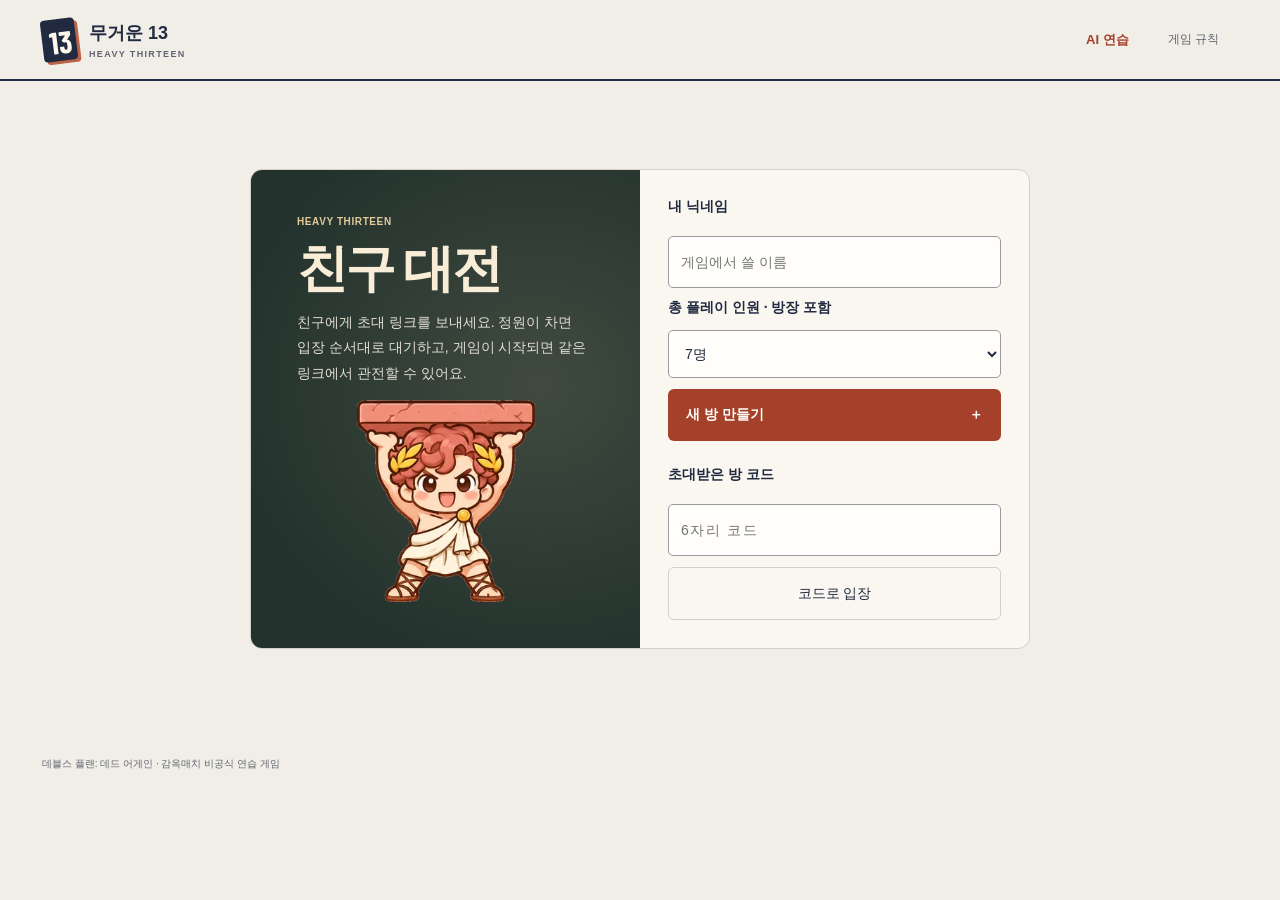
==== commit 11422cff: "Admit players, queue overflow and spectate live games from one room invite" ====
--- a/friends.html
+++ b/friends.html
@@ -4,30 +4,29 @@
   <meta charset="utf-8"><meta name="viewport" content="width=device-width, initial-scale=1">
   <meta name="theme-color" content="#202b40"><meta name="referrer" content="same-origin">
   <title>친구 대전 · 무거운 13</title>
-  <link rel="stylesheet" href="/style.css"><link rel="stylesheet" href="/friends.css"><link rel="stylesheet" href="/board.css">
-  <script defer src="/engine.js"></script><script defer src="/board.js"></script><script defer src="/chat-panel.js"></script><script defer src="/ai-watch.js"></script><script defer src="/friends.js"></script>
+  <link rel="stylesheet" href="/style.css"><link rel="stylesheet" href="/friends.css?v=lobby2"><link rel="stylesheet" href="/board.css">
+  <script defer src="/engine.js"></script><script defer src="/board.js"></script><script defer src="/chat-panel.js"></script><script defer src="/ai-watch.js"></script><script defer src="/friends.js?v=lobby2"></script>
 </head>
 <body class="friends">
   <header><a class="brand" href="/"><span class="brandmark">13</span><span>무거운 13<small>HEAVY THIRTEEN</small></span></a>
     <nav><a href="/">AI 연습</a><button class="quiet" id="rulesOpen">게임 규칙</button></nav></header>
   <main>
     <section id="entry" class="entry">
-      <div class="entryTitle"><div class="heroAtlas" aria-hidden="true"></div><div class="eyebrow">HEAVY THIRTEEN</div><h1>친구 대전</h1><p>친구에게 방 코드를 보내세요. 시작할 때 남은 자리는 AI가 채웁니다.</p></div>
+      <div class="entryTitle"><div class="heroAtlas" aria-hidden="true"></div><div class="eyebrow">HEAVY THIRTEEN</div><h1>친구 대전</h1><p>친구에게 초대 링크를 보내세요. 정원이 차면 입장 순서대로 대기하고, 게임이 시작되면 같은 링크에서 관전할 수 있어요.</p></div>
       <form id="entryForm" class="entryForm">
         <label for="nickname">내 닉네임</label><input id="nickname" autocomplete="nickname" maxlength="16" required placeholder="게임에서 쓸 이름">
         <div id="roomSize"><label for="capacity">총 플레이 인원 · 방장 포함</label>
           <select id="capacity"><option value="2">2명</option><option value="3">3명</option><option value="4">4명</option><option value="5">5명</option><option value="6">6명</option><option value="7" selected>7명</option><option value="8">8명</option><option value="9">9명</option><option value="10">10명</option></select></div>
         <button class="primary" id="create" type="submit">새 방 만들기 <span>＋</span></button>
         <label for="roomCode">초대받은 방 코드</label><input id="roomCode" autocapitalize="characters" autocomplete="off" spellcheck="false" maxlength="6" placeholder="6자리 코드">
-        <button class="secondary" id="join" type="submit">코드로 입장</button>
-        <button class="quiet" type="button" id="watchRoom">코드로 관전</button>
+        <button class="secondary" id="join" type="submit" formnovalidate>코드로 입장</button>
         <button class="quiet" type="button" hidden id="resume">이전 방으로 돌아가기</button>
       </form>
     </section>
     <div role="status" id="notice"></div>
     <section id="match" hidden>
       <div class="onlineHeading"><div><div class="eyebrow" id="modeLabel">친구 대전</div><h1 id="title">대기실</h1></div>
-        <div class="roomInfo" id="roomInfo"><span>방 코드</span><strong id="codeText"></strong><button id="copy" class="quiet">초대 링크 복사</button><button id="copyWatch" class="quiet">관전 링크 복사</button></div>
+        <div class="roomInfo" id="roomInfo"><span>방 코드</span><strong id="codeText"></strong><button id="copy" class="quiet">초대 링크 복사</button></div>
         <div class="watchTools" id="aiWatchTools" hidden><button id="pauseWatch" class="secondary">일시정지</button><button id="stepWatch" class="quiet" hidden>한 수 진행</button><button id="againWatch" class="primary" hidden>새 대전 관전</button></div>
         <a id="exitWatch" class="quiet" href="/friends.html" hidden>관전 나가기</a></div>
       <div id="board"></div>
--- a/friends.css
+++ b/friends.css
@@ -81,3 +81,14 @@
 .watchTools{display:flex;align-items:center;gap:7px;flex-wrap:wrap}
 #exitWatch,.watchPractice{color:var(--accent);font-weight:700;text-decoration:none;}
 .watchPractice{display:block;text-align:center;padding:10px;font-size:14px;}
+.lobbyHeading,.lobbyCapacity {display:flex;align-items:center;gap:10px;}
+.lobbyHeading {justify-content:space-between;flex-wrap:wrap;margin-bottom:12px;}
+.lobbyHeading h2,.queuePanel h2 {margin:0;}
+.lobbyCapacity {font-size:13px;font-weight:700;}
+.lobbyCapacity select {font:inherit;color:var(--ink);background:var(--paper);border:1px solid var(--line);border-radius:6px;padding:7px;}
+.queuePanel {margin-top:14px;}
+.queuePanel h2 span {font-size:15px;color:var(--accent);}
+.queuePanel ol {color:var(--ink);font:inherit;padding-left:24px;}
+.queuePanel li {margin:7px 0;overflow-wrap:anywhere;}
+.queuePanel small {color:var(--accent);}
+.queuePanel p {font-size:14px;line-height:1.65;margin:8px 0 0;}
